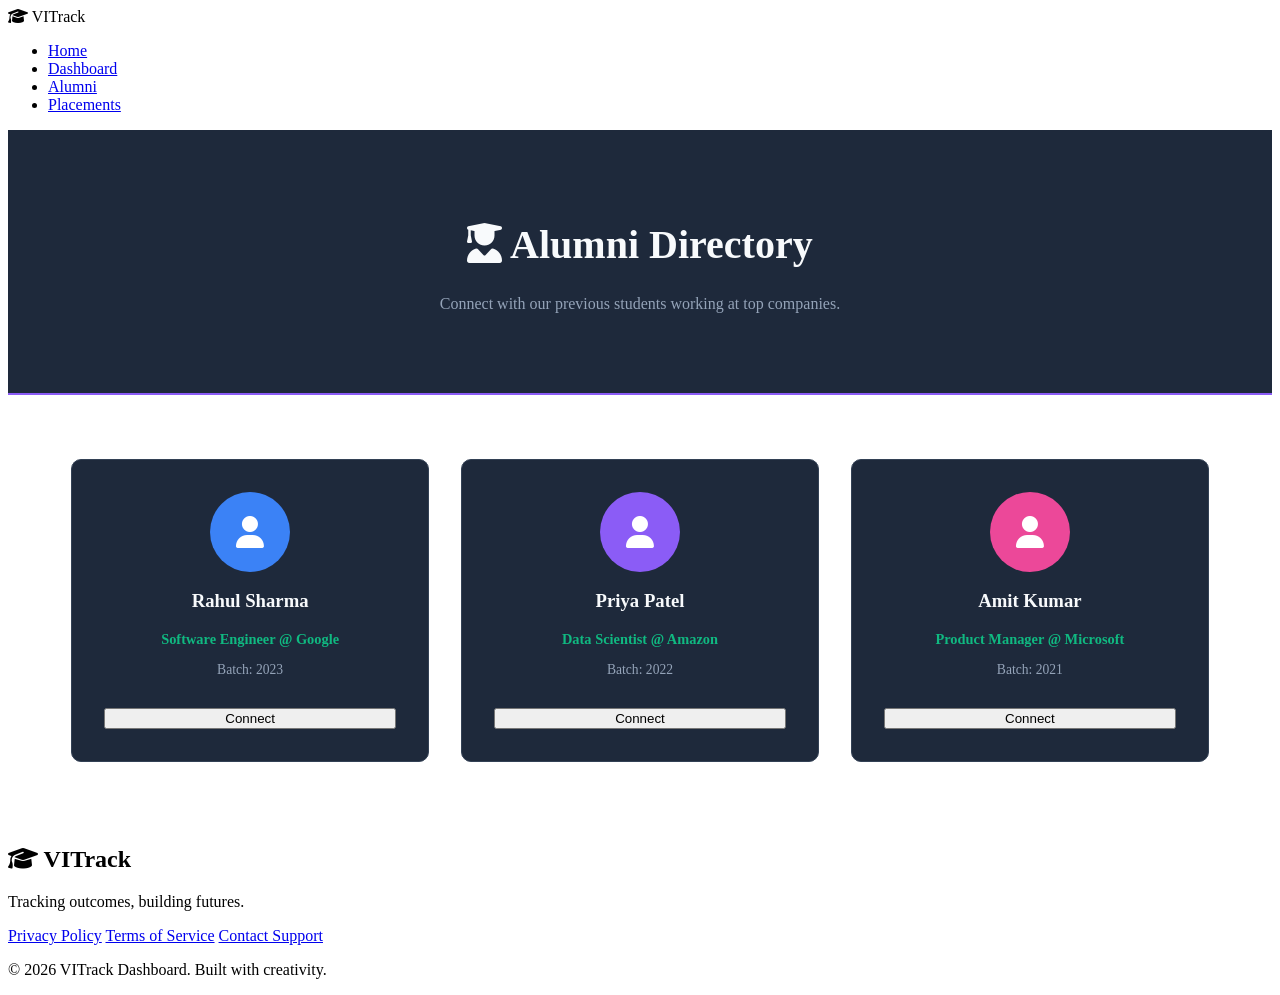
==== alumni.html @ d91d92ee "Added Dashboard" ====
<!DOCTYPE html>
<html lang="en">

<head>
    <meta charset="UTF-8">
    <meta name="viewport" content="width=device-width, initial-scale=1.0">
    <title>VITrack - Alumni Directory</title>
    <!-- Google Fonts for typography -->
    <link rel="preconnect" href="https://fonts.googleapis.com">
    <link rel="preconnect" href="https://fonts.gstatic.com" crossorigin>
    <link href="https://fonts.googleapis.com/css2?family=Poppins:wght@300;400;600;700&display=swap" rel="stylesheet">
    <!-- FontAwesome for Icons -->
    <link rel="stylesheet" href="https://cdnjs.cloudflare.com/ajax/libs/font-awesome/6.4.0/css/all.min.css">
    <!-- Custom CSS -->
    <link rel="stylesheet" href="style.css">
</head>

<body>
    <!-- Navigation Bar -->
    <nav class="navbar">
        <div class="logo">
            <i class="fa-solid fa-graduation-cap"></i>
            <span>VITrack</span>
        </div>
        <ul class="nav-links">
            <li><a href="index.html">Home</a></li>
            <li><a href="dashboard.html">Dashboard</a></li>
            <li><a href="alumni.html" class="active">Alumni</a></li>
            <li><a href="#">Placements</a></li>
        </ul>
        <div class="nav-actions">
            <!-- Login button removed -->
        </div>
    </nav>

    <!-- Page Header (Beginner Style inline CSS) -->
    <div style="text-align: center; padding: 4rem 2rem; background: #1e293b; border-bottom: 2px solid #8b5cf6;">
        <h1 style="font-size: 2.5rem; color: #f8fafc;"><i class="fa-solid fa-user-graduate"></i> Alumni Directory</h1>
        <p style="color: #94a3b8; margin-top: 1rem;">Connect with our previous students working at top companies.</p>
    </div>

    <!-- Alumni List (Barebones Grid) -->
    <div
        style="padding: 4rem 5%; display: grid; grid-template-columns: repeat(auto-fit, minmax(280px, 1fr)); gap: 2rem;">

        <!-- Alumni Card 1 -->
        <div
            style="background: #1e293b; padding: 2rem; border-radius: 10px; border: 1px solid #334155; text-align: center;">
            <div
                style="width: 80px; height: 80px; background: #3b82f6; border-radius: 50%; display: flex; align-items: center; justify-content: center; margin: 0 auto 1rem;">
                <i class="fa-solid fa-user" style="font-size: 2rem; color: white;"></i>
            </div>
            <h3 style="color: #f8fafc;">Rahul Sharma</h3>
            <p style="color: #10b981; font-weight: bold; font-size: 0.9rem;">Software Engineer @ Google</p>
            <p style="color: #94a3b8; font-size: 0.85rem; margin-top: 0.5rem;">Batch: 2023</p>
            <button class="btn-secondary" style="margin-top: 1rem; width: 100%;">Connect</button>
        </div>

        <!-- Alumni Card 2 -->
        <div
            style="background: #1e293b; padding: 2rem; border-radius: 10px; border: 1px solid #334155; text-align: center;">
            <div
                style="width: 80px; height: 80px; background: #8b5cf6; border-radius: 50%; display: flex; align-items: center; justify-content: center; margin: 0 auto 1rem;">
                <i class="fa-solid fa-user" style="font-size: 2rem; color: white;"></i>
            </div>
            <h3 style="color: #f8fafc;">Priya Patel</h3>
            <p style="color: #10b981; font-weight: bold; font-size: 0.9rem;">Data Scientist @ Amazon</p>
            <p style="color: #94a3b8; font-size: 0.85rem; margin-top: 0.5rem;">Batch: 2022</p>
            <button class="btn-secondary" style="margin-top: 1rem; width: 100%;">Connect</button>
        </div>

        <!-- Alumni Card 3 -->
        <div
            style="background: #1e293b; padding: 2rem; border-radius: 10px; border: 1px solid #334155; text-align: center;">
            <div
                style="width: 80px; height: 80px; background: #ec4899; border-radius: 50%; display: flex; align-items: center; justify-content: center; margin: 0 auto 1rem;">
                <i class="fa-solid fa-user" style="font-size: 2rem; color: white;"></i>
            </div>
            <h3 style="color: #f8fafc;">Amit Kumar</h3>
            <p style="color: #10b981; font-weight: bold; font-size: 0.9rem;">Product Manager @ Microsoft</p>
            <p style="color: #94a3b8; font-size: 0.85rem; margin-top: 0.5rem;">Batch: 2021</p>
            <button class="btn-secondary" style="margin-top: 1rem; width: 100%;">Connect</button>
        </div>

    </div>

    <!-- Footer -->
    <footer>
        <div class="footer-content">
            <div class="footer-brand">
                <h2><i class="fa-solid fa-graduation-cap"></i> VITrack</h2>
                <p>Tracking outcomes, building futures.</p>
            </div>
            <div class="footer-links">
                <a href="#">Privacy Policy</a>
                <a href="#">Terms of Service</a>
                <a href="#">Contact Support</a>
            </div>
        </div>
        <div class="footer-bottom">
            <p>&copy; 2026 VITrack Dashboard. Built with creativity.</p>
        </div>
    </footer>
</body>

</html>
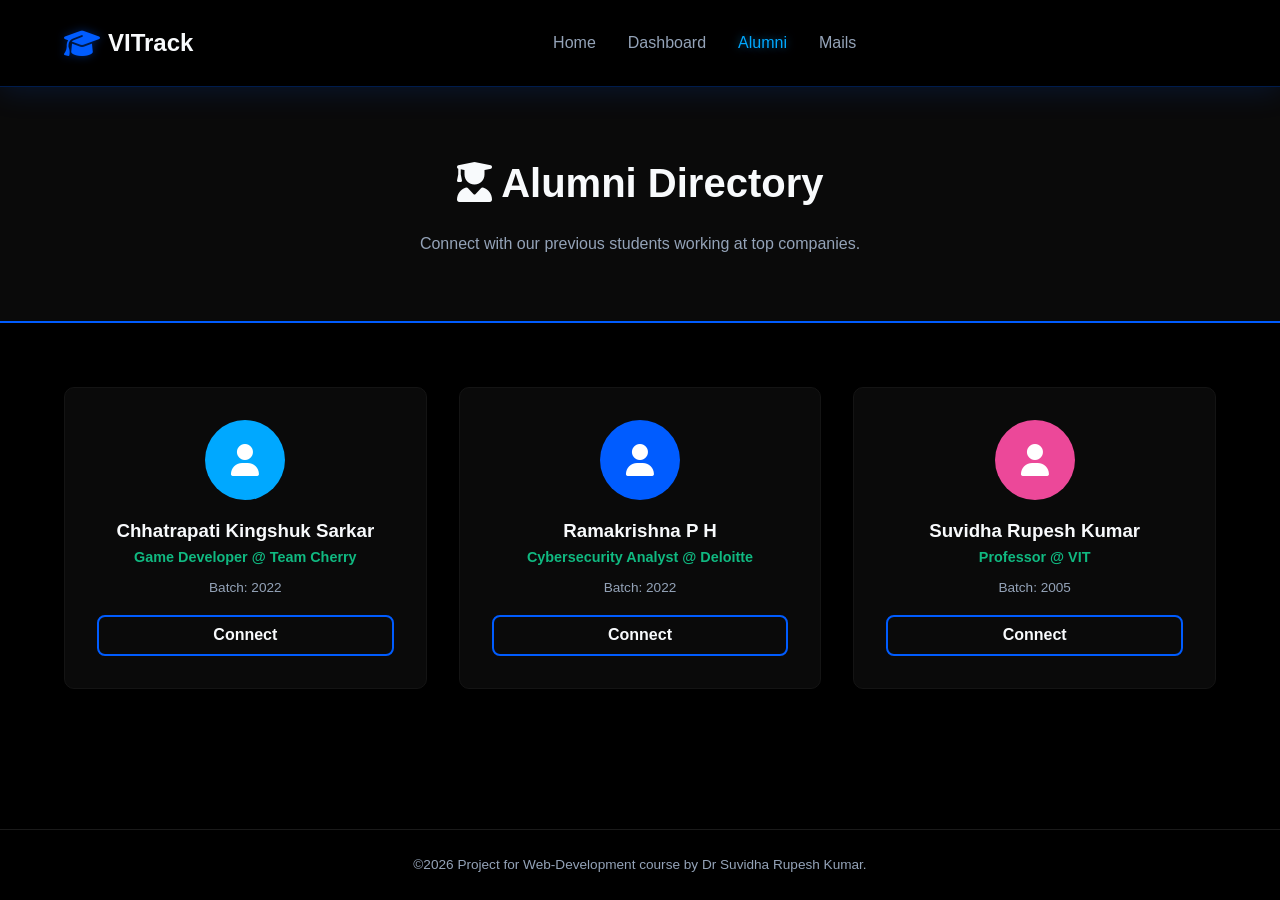
==== commit 122b8edf: "Added login page and users data" ====
--- a/alumni.html
+++ b/alumni.html
@@ -5,18 +5,18 @@
     <meta charset="UTF-8">
     <meta name="viewport" content="width=device-width, initial-scale=1.0">
     <title>VITrack - Alumni Directory</title>
-    <!-- Google Fonts for typography -->
+
     <link rel="preconnect" href="https://fonts.googleapis.com">
     <link rel="preconnect" href="https://fonts.gstatic.com" crossorigin>
     <link href="https://fonts.googleapis.com/css2?family=Poppins:wght@300;400;600;700&display=swap" rel="stylesheet">
-    <!-- FontAwesome for Icons -->
+
     <link rel="stylesheet" href="https://cdnjs.cloudflare.com/ajax/libs/font-awesome/6.4.0/css/all.min.css">
-    <!-- Custom CSS -->
+
     <link rel="stylesheet" href="style.css">
 </head>
 
 <body>
-    <!-- Navigation Bar -->
+
     <nav class="navbar">
         <div class="logo">
             <i class="fa-solid fa-graduation-cap"></i>
@@ -26,79 +26,68 @@
             <li><a href="index.html">Home</a></li>
             <li><a href="dashboard.html">Dashboard</a></li>
             <li><a href="alumni.html" class="active">Alumni</a></li>
-            <li><a href="#">Placements</a></li>
+            <li><a href="#">Mails</a></li>
         </ul>
         <div class="nav-actions">
-            <!-- Login button removed -->
+
         </div>
     </nav>
 
-    <!-- Page Header (Beginner Style inline CSS) -->
-    <div style="text-align: center; padding: 4rem 2rem; background: #1e293b; border-bottom: 2px solid #8b5cf6;">
+
+    <div style="text-align: center; padding: 4rem 2rem; background: #0a0a0a; border-bottom: 2px solid #005cff;">
         <h1 style="font-size: 2.5rem; color: #f8fafc;"><i class="fa-solid fa-user-graduate"></i> Alumni Directory</h1>
         <p style="color: #94a3b8; margin-top: 1rem;">Connect with our previous students working at top companies.</p>
     </div>
 
-    <!-- Alumni List (Barebones Grid) -->
+
     <div
         style="padding: 4rem 5%; display: grid; grid-template-columns: repeat(auto-fit, minmax(280px, 1fr)); gap: 2rem;">
 
-        <!-- Alumni Card 1 -->
+
         <div
-            style="background: #1e293b; padding: 2rem; border-radius: 10px; border: 1px solid #334155; text-align: center;">
+            style="background: #0a0a0a; padding: 2rem; border-radius: 10px; border: 1px solid #141414; text-align: center;">
             <div
-                style="width: 80px; height: 80px; background: #3b82f6; border-radius: 50%; display: flex; align-items: center; justify-content: center; margin: 0 auto 1rem;">
+                style="width: 80px; height: 80px; background: #00a8ff; border-radius: 50%; display: flex; align-items: center; justify-content: center; margin: 0 auto 1rem;">
                 <i class="fa-solid fa-user" style="font-size: 2rem; color: white;"></i>
             </div>
-            <h3 style="color: #f8fafc;">Rahul Sharma</h3>
-            <p style="color: #10b981; font-weight: bold; font-size: 0.9rem;">Software Engineer @ Google</p>
-            <p style="color: #94a3b8; font-size: 0.85rem; margin-top: 0.5rem;">Batch: 2023</p>
-            <button class="btn-secondary" style="margin-top: 1rem; width: 100%;">Connect</button>
-        </div>
-
-        <!-- Alumni Card 2 -->
-        <div
-            style="background: #1e293b; padding: 2rem; border-radius: 10px; border: 1px solid #334155; text-align: center;">
-            <div
-                style="width: 80px; height: 80px; background: #8b5cf6; border-radius: 50%; display: flex; align-items: center; justify-content: center; margin: 0 auto 1rem;">
-                <i class="fa-solid fa-user" style="font-size: 2rem; color: white;"></i>
-            </div>
-            <h3 style="color: #f8fafc;">Priya Patel</h3>
-            <p style="color: #10b981; font-weight: bold; font-size: 0.9rem;">Data Scientist @ Amazon</p>
+            <h3 style="color: #f8fafc;">Chhatrapati Kingshuk Sarkar</h3>
+            <p style="color: #10b981; font-weight: bold; font-size: 0.9rem;">Game Developer @ Team Cherry</p>
             <p style="color: #94a3b8; font-size: 0.85rem; margin-top: 0.5rem;">Batch: 2022</p>
             <button class="btn-secondary" style="margin-top: 1rem; width: 100%;">Connect</button>
         </div>
 
-        <!-- Alumni Card 3 -->
+
         <div
-            style="background: #1e293b; padding: 2rem; border-radius: 10px; border: 1px solid #334155; text-align: center;">
+            style="background: #0a0a0a; padding: 2rem; border-radius: 10px; border: 1px solid #141414; text-align: center;">
+            <div
+                style="width: 80px; height: 80px; background: #005cff; border-radius: 50%; display: flex; align-items: center; justify-content: center; margin: 0 auto 1rem;">
+                <i class="fa-solid fa-user" style="font-size: 2rem; color: white;"></i>
+            </div>
+            <h3 style="color: #f8fafc;">Ramakrishna P H</h3>
+            <p style="color: #10b981; font-weight: bold; font-size: 0.9rem;">Cybersecurity Analyst @ Deloitte</p>
+            <p style="color: #94a3b8; font-size: 0.85rem; margin-top: 0.5rem;">Batch: 2022</p>
+            <button class="btn-secondary" style="margin-top: 1rem; width: 100%;">Connect</button>
+        </div>
+
+
+        <div
+            style="background: #0a0a0a; padding: 2rem; border-radius: 10px; border: 1px solid #141414; text-align: center;">
             <div
                 style="width: 80px; height: 80px; background: #ec4899; border-radius: 50%; display: flex; align-items: center; justify-content: center; margin: 0 auto 1rem;">
                 <i class="fa-solid fa-user" style="font-size: 2rem; color: white;"></i>
             </div>
-            <h3 style="color: #f8fafc;">Amit Kumar</h3>
-            <p style="color: #10b981; font-weight: bold; font-size: 0.9rem;">Product Manager @ Microsoft</p>
-            <p style="color: #94a3b8; font-size: 0.85rem; margin-top: 0.5rem;">Batch: 2021</p>
+            <h3 style="color: #f8fafc;">Suvidha Rupesh Kumar</h3>
+            <p style="color: #10b981; font-weight: bold; font-size: 0.9rem;">Professor @ VIT</p>
+            <p style="color: #94a3b8; font-size: 0.85rem; margin-top: 0.5rem;">Batch: 2005</p>
             <button class="btn-secondary" style="margin-top: 1rem; width: 100%;">Connect</button>
         </div>
 
     </div>
 
-    <!-- Footer -->
+
     <footer>
-        <div class="footer-content">
-            <div class="footer-brand">
-                <h2><i class="fa-solid fa-graduation-cap"></i> VITrack</h2>
-                <p>Tracking outcomes, building futures.</p>
-            </div>
-            <div class="footer-links">
-                <a href="#">Privacy Policy</a>
-                <a href="#">Terms of Service</a>
-                <a href="#">Contact Support</a>
-            </div>
-        </div>
-        <div class="footer-bottom">
-            <p>&copy; 2026 VITrack Dashboard. Built with creativity.</p>
+        <div class="footer-bottom" style="border-top: none; padding-top: 0;">
+            <p>&copy;2026 Project for Web-Development course by Dr Suvidha Rupesh Kumar.</p>
         </div>
     </footer>
 </body>
--- a/style.css
+++ b/style.css
@@ -0,0 +1,451 @@
+:root {
+    --bg-dark: #000000;
+    --bg-card: #0a0a0a;
+    --bg-card-hover: #141414;
+
+    --text-main: #f8fafc;
+    --text-muted: #94a3b8;
+
+    --accent-purple: #005cff;
+    --accent-blue: #00a8ff;
+    --accent-pink: #ec4899;
+    --accent-green: #10b981;
+
+    --glass-bg: rgba(10, 10, 10, 0.7);
+    --glass-border: rgba(255, 255, 255, 0.1);
+}
+
+* {
+    margin: 0;
+    padding: 0;
+    box-sizing: border-box;
+    font-family: 'Poppins', sans-serif;
+}
+
+body {
+    background-color: var(--bg-dark);
+    color: var(--text-main);
+    line-height: 1.6;
+    overflow-x: hidden;
+    display: flex;
+    flex-direction: column;
+    min-height: 100vh;
+}
+
+
+a {
+    text-decoration: none;
+    color: var(--text-muted);
+    transition: color 0.3s ease;
+}
+
+a:hover {
+    color: var(--text-main);
+}
+
+.text-gradient {
+    background: linear-gradient(135deg, var(--accent-purple), var(--accent-blue));
+    -webkit-background-clip: text;
+    background-clip: text;
+    -webkit-text-fill-color: transparent;
+}
+
+
+button {
+    cursor: pointer;
+    font-size: 1rem;
+    font-weight: 600;
+    border-radius: 8px;
+    padding: 0.6rem 1.5rem;
+    transition: all 0.3s ease;
+    border: none;
+}
+
+.btn-primary {
+    background: linear-gradient(135deg, var(--accent-purple), var(--accent-blue));
+    color: white;
+    box-shadow: 0 4px 15px rgba(139, 92, 246, 0.4);
+}
+
+.btn-primary:hover {
+    transform: translateY(-2px);
+    box-shadow: 0 6px 20px rgba(139, 92, 246, 0.6);
+}
+
+.btn-secondary {
+    background: transparent;
+    color: var(--text-main);
+    border: 2px solid var(--accent-purple);
+}
+
+.btn-secondary:hover {
+    background: var(--accent-purple);
+    color: white;
+}
+
+
+.navbar {
+    display: flex;
+    justify-content: space-between;
+    align-items: center;
+    padding: 1.5rem 5%;
+    background: var(--bg-dark);
+    border-bottom: 1px solid rgba(0, 92, 255, 0.3);
+    /* Cobalt border */
+    box-shadow: 0 4px 30px rgba(0, 92, 255, 0.15);
+    /* Cobalt glow */
+    position: sticky;
+    top: 0;
+    z-index: 100;
+}
+
+.logo {
+    display: flex;
+    align-items: center;
+    gap: 0.5rem;
+    font-size: 1.5rem;
+    font-weight: 700;
+}
+
+.logo i {
+    color: var(--accent-purple);
+    /* Cobalt */
+    text-shadow: 0 0 10px rgba(0, 92, 255, 0.4);
+    font-size: 1.8rem;
+}
+
+.nav-links {
+    list-style: none;
+    display: flex;
+    gap: 2rem;
+}
+
+.nav-links li a {
+    font-weight: 500;
+    position: relative;
+}
+
+.nav-links li a.active,
+.nav-links li a:hover {
+    color: var(--accent-blue);
+    text-shadow: 0 0 8px rgba(0, 168, 255, 0.5);
+    /* Cyan glow */
+}
+
+
+.hero {
+    display: flex;
+    align-items: center;
+    justify-content: space-between;
+    padding: 6rem 5% 4rem;
+    flex: 1;
+    gap: 2rem;
+}
+
+.hero-content {
+    flex: 1;
+    max-width: 600px;
+}
+
+.hero-content h1 {
+    font-size: 3.5rem;
+    line-height: 1.2;
+    margin-bottom: 1.5rem;
+}
+
+.hero-content h1 span {
+    background: linear-gradient(135deg, var(--accent-blue), var(--accent-purple));
+    -webkit-background-clip: text;
+    background-clip: text;
+    -webkit-text-fill-color: transparent;
+    text-shadow: 0 0 20px rgba(0, 92, 255, 0.3);
+}
+
+.hero-content p {
+    font-size: 1.1rem;
+    color: var(--text-muted);
+    margin-bottom: 2rem;
+}
+
+.hero-buttons {
+    display: flex;
+    gap: 1rem;
+}
+
+
+.hero-image-placeholder {
+    flex: 1;
+    position: relative;
+    height: 400px;
+    display: flex;
+    justify-content: center;
+    align-items: center;
+}
+
+.glass-card {
+    background: var(--glass-bg);
+    backdrop-filter: blur(16px);
+    border: 1px solid var(--glass-border);
+    border-radius: 20px;
+    padding: 2rem;
+    text-align: center;
+    box-shadow: 0 8px 32px rgba(0, 0, 0, 0.3);
+}
+
+.main-glass {
+    width: 250px;
+    height: 250px;
+    display: flex;
+    flex-direction: column;
+    justify-content: center;
+    align-items: center;
+    gap: 1rem;
+    z-index: 2;
+    background: linear-gradient(135deg, rgba(20, 20, 20, 0.9), rgba(0, 0, 0, 0.9));
+    border: 1px solid rgba(0, 92, 255, 0.3);
+    /* Cobalt edge highlight */
+    box-shadow: 0 0 40px rgba(0, 92, 255, 0.15);
+    /* Cobalt ambient glow */
+}
+
+.main-glass i {
+    font-size: 4rem;
+}
+
+
+.sub-glass {
+    position: absolute;
+    padding: 1rem;
+    border-radius: 12px;
+    display: flex;
+    align-items: center;
+    gap: 0.8rem;
+    font-weight: 600;
+}
+
+.float-1 {
+    top: 10%;
+    left: 10%;
+    z-index: 1;
+}
+
+.float-1 i {
+    color: var(--accent-pink);
+}
+
+.float-2 {
+    bottom: 15%;
+    right: 15%;
+    z-index: 3;
+}
+
+.float-2 i {
+    color: var(--accent-green);
+}
+
+
+
+.statistics {
+    padding: 4rem 5%;
+    background: linear-gradient(180deg, var(--bg-dark) 0%, #0a0a0a 100%);
+}
+
+.section-header {
+    text-align: center;
+    margin-bottom: 3rem;
+}
+
+.section-header h2 {
+    font-size: 2.2rem;
+    margin-bottom: 0.5rem;
+}
+
+.section-header p {
+    color: var(--text-muted);
+}
+
+.stats-grid {
+    display: grid;
+    grid-template-columns: repeat(auto-fit, minmax(220px, 1fr));
+    gap: 2rem;
+}
+
+.stat-card {
+    background: var(--bg-card);
+    padding: 2rem;
+    border-radius: 15px;
+    display: flex;
+    align-items: center;
+    gap: 1.5rem;
+    transition: transform 0.3s ease, background 0.3s ease;
+    border: 1px solid transparent;
+}
+
+.stat-card:hover {
+    transform: translateY(-5px);
+    background: var(--bg-card-hover);
+    border-color: rgba(255, 255, 255, 0.05);
+}
+
+.stat-icon {
+    width: 50px;
+    height: 50px;
+    border-radius: 12px;
+    display: flex;
+    justify-content: center;
+    align-items: center;
+    font-size: 1.5rem;
+}
+
+.stat-icon.purple {
+    background: rgba(139, 92, 246, 0.1);
+    color: var(--accent-purple);
+}
+
+.stat-icon.blue {
+    background: rgba(59, 130, 246, 0.1);
+    color: var(--accent-blue);
+}
+
+.stat-icon.pink {
+    background: rgba(236, 72, 153, 0.1);
+    color: var(--accent-pink);
+}
+
+.stat-icon.green {
+    background: rgba(16, 185, 129, 0.1);
+    color: var(--accent-green);
+}
+
+.stat-info h3 {
+    font-size: 1.8rem;
+    margin-bottom: 0.2rem;
+}
+
+.stat-info p {
+    color: var(--text-muted);
+    font-size: 0.9rem;
+}
+
+
+.features {
+    padding: 5rem 5%;
+    display: grid;
+    grid-template-columns: repeat(auto-fit, minmax(300px, 1fr));
+    gap: 2rem;
+}
+
+.feature-card {
+    background: var(--bg-card);
+    padding: 2.5rem 2rem;
+    border-radius: 15px;
+    text-align: center;
+    border-top: 3px solid var(--accent-purple);
+    transition: transform 0.3s ease;
+}
+
+.feature-card:hover {
+    transform: translateY(-10px);
+}
+
+.feature-card i {
+    font-size: 2.5rem;
+    color: var(--accent-blue);
+    margin-bottom: 1.5rem;
+}
+
+.feature-card h3 {
+    font-size: 1.3rem;
+    margin-bottom: 1rem;
+}
+
+.feature-card p {
+    color: var(--text-muted);
+    font-size: 0.95rem;
+}
+
+
+footer {
+    background: #000000;
+    padding: 1.5rem 5%;
+    border-top: 1px solid var(--glass-border);
+    margin-top: auto;
+}
+
+.footer-content {
+    display: flex;
+    justify-content: space-between;
+    align-items: center;
+    margin-bottom: 2rem;
+    flex-wrap: wrap;
+    gap: 1rem;
+}
+
+.footer-brand h2 {
+    font-size: 1.5rem;
+    color: var(--text-main);
+    display: flex;
+    align-items: center;
+    gap: 0.5rem;
+}
+
+.footer-brand i {
+    color: var(--accent-purple);
+}
+
+.footer-brand p {
+    color: var(--text-muted);
+    font-size: 0.9rem;
+    margin-top: 0.5rem;
+}
+
+.footer-links {
+    display: flex;
+    gap: 1.5rem;
+}
+
+.footer-links a {
+    font-size: 0.9rem;
+}
+
+.footer-bottom {
+    text-align: center;
+    padding-top: 1.5rem;
+    border-top: 1px solid rgba(255, 255, 255, 0.05);
+    color: var(--text-muted);
+    font-size: 0.85rem;
+}
+
+
+@media (max-width: 768px) {
+    .hero {
+        flex-direction: column;
+        text-align: center;
+        padding-top: 3rem;
+    }
+
+    .hero-buttons {
+        justify-content: center;
+    }
+
+    .nav-links {
+        display: none;
+
+    }
+}
+
+@keyframes slideInUp {
+    from {
+        opacity: 0;
+        transform: translateY(20px);
+    }
+
+    to {
+        opacity: 1;
+        transform: translateY(0);
+    }
+}
+
+.animate-slide-up {
+    animation: slideInUp 0.5s cubic-bezier(0.16, 1, 0.3, 1) forwards;
+}
